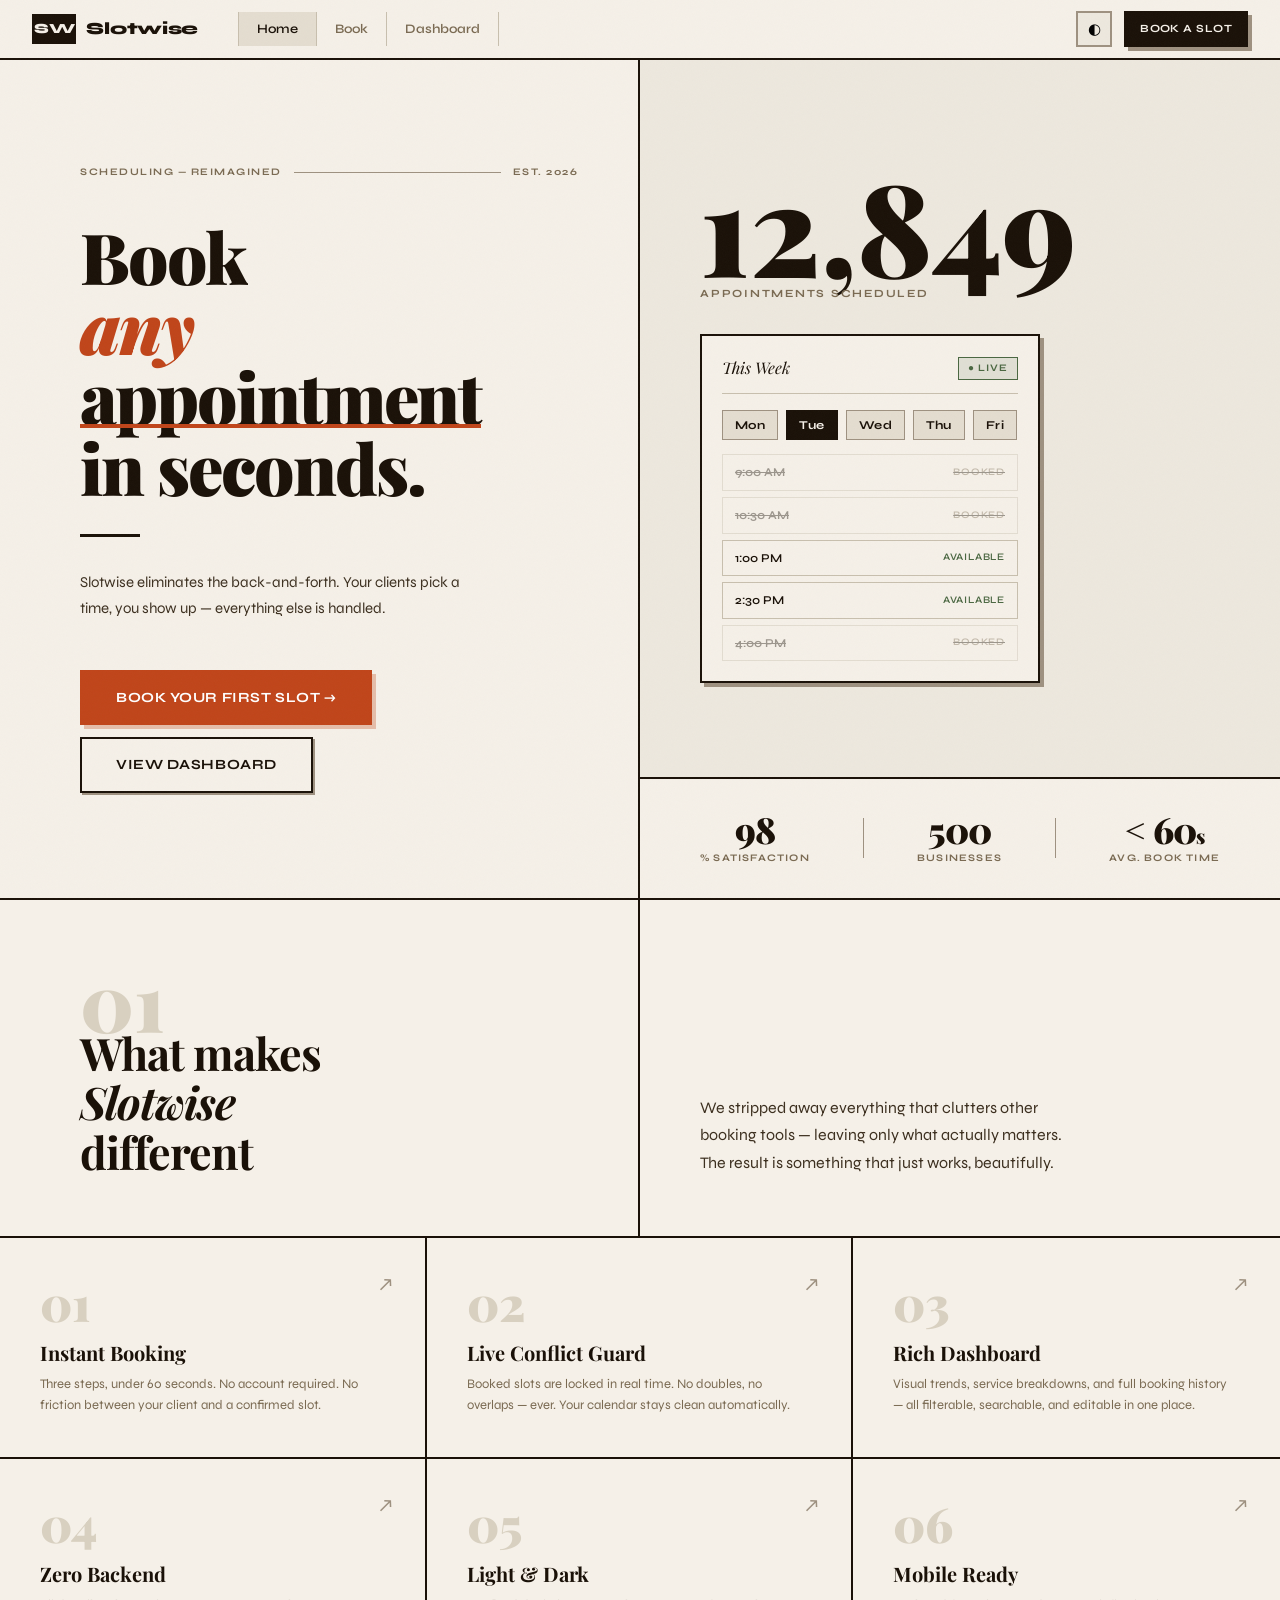
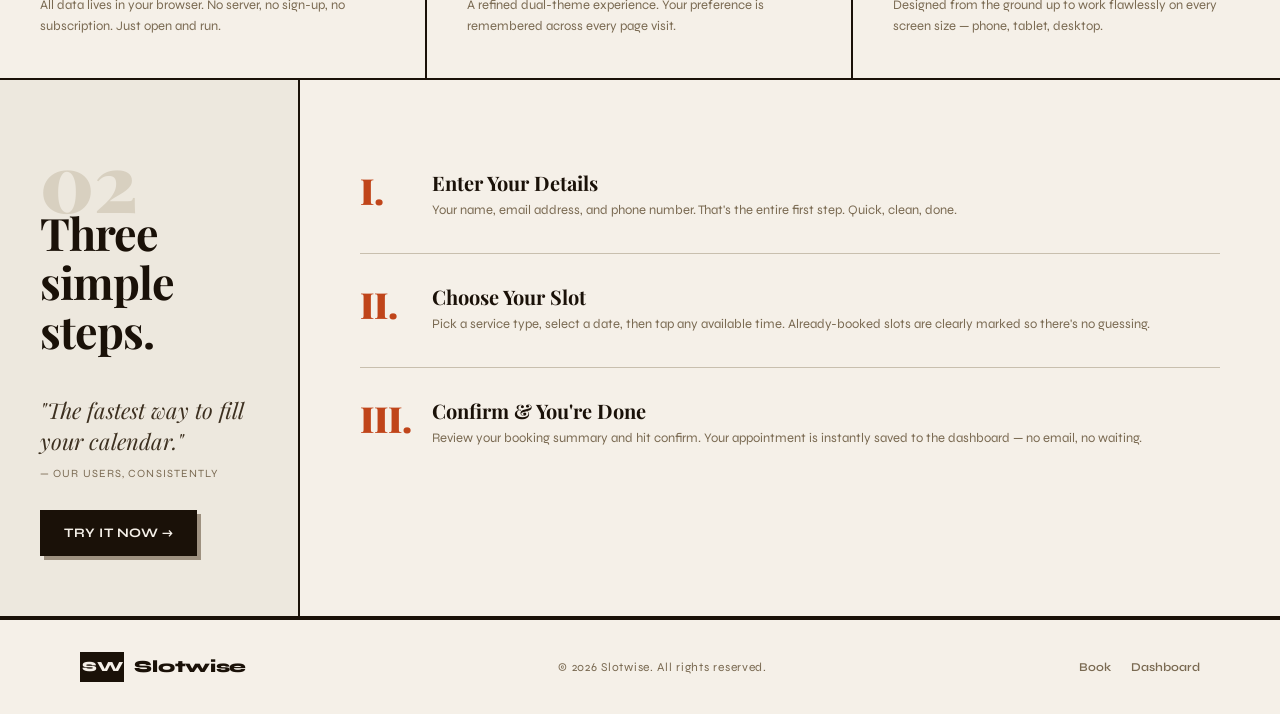
==== index.html @ 9265f033 "complete" ====
<!DOCTYPE html>
<html lang="en">
<head>
  <meta charset="UTF-8"/>
  <meta name="viewport" content="width=device-width, initial-scale=1.0"/>
  <title>Slotwise — Appointment Scheduling</title>
  <link rel="stylesheet" href="css/styles.css"/>
  <link rel="stylesheet" href="css/landing.css"/>
</head>
<body class="page-transition">

  <nav class="navbar">
    <a href="index.html" class="navbar-brand">
      <div class="logo-mark">SW</div>
      <span>Slotwise</span>
    </a>
    <div class="navbar-links">
      <a href="index.html" class="active">Home</a>
      <a href="booking.html">Book</a>
      <a href="dashboard.html">Dashboard</a>
    </div>
    <div class="navbar-right">
      <button class="theme-toggle" id="themeToggle" title="Toggle theme">◐</button>
      <a href="booking.html" class="btn btn-primary btn-sm">Book a Slot</a>
      <button class="hamburger" id="hamburger"><span></span><span></span><span></span></button>
    </div>
  </nav>
  <div class="mobile-menu" id="mobileMenu">
    <a href="index.html">Home</a>
    <a href="booking.html">Book</a>
    <a href="dashboard.html">Dashboard</a>
  </div>

  <!-- ── HERO ── -->
  <section class="hero">
    <div class="hero-left">
      <div class="hero-issue reveal">
        <span class="hero-issue-num">Scheduling — Reimagined</span>
        <div class="hero-issue-line"></div>
        <span class="hero-issue-num">Est. 2026</span>
      </div>

      <h1 class="hero-headline reveal reveal-delay-1">
        Book<br>
        <em>any</em><br>
        <span class="underline-word">appointment</span><br>
        in seconds.
      </h1>

      <div class="hero-divider reveal reveal-delay-2"></div>
      <p class="hero-sub reveal reveal-delay-2">
        Slotwise eliminates the back-and-forth. Your clients pick a time, you show up — everything else is handled.
      </p>
      <div class="hero-actions reveal reveal-delay-3">
        <a href="booking.html" class="btn btn-rust btn-lg">Book Your First Slot →</a>
        <a href="dashboard.html" class="btn btn-outline btn-lg">View Dashboard</a>
      </div>
    </div>

    <div class="hero-right">
      <div class="hero-right-top">
        <div class="hero-big-num reveal" id="heroCount">12,849</div>
        <div class="hero-big-num-label reveal reveal-delay-1">Appointments scheduled</div>

        <div class="booking-preview reveal reveal-delay-2">
          <div class="bp-header">
            <span class="bp-title">This Week</span>
            <span class="badge badge-sage">● Live</span>
          </div>
          <div class="bp-date-row">
            <div class="bp-date-pill">Mon</div>
            <div class="bp-date-pill active">Tue</div>
            <div class="bp-date-pill">Wed</div>
            <div class="bp-date-pill">Thu</div>
            <div class="bp-date-pill">Fri</div>
          </div>
          <div class="bp-slots">
            <div class="bp-slot taken"><span>9:00 AM</span><span class="bp-slot-status">Booked</span></div>
            <div class="bp-slot taken"><span>10:30 AM</span><span class="bp-slot-status">Booked</span></div>
            <div class="bp-slot avail"><span>1:00 PM</span><span class="bp-slot-status">Available</span></div>
            <div class="bp-slot avail"><span>2:30 PM</span><span class="bp-slot-status">Available</span></div>
            <div class="bp-slot taken"><span>4:00 PM</span><span class="bp-slot-status">Booked</span></div>
          </div>
        </div>
      </div>
      <div class="hero-right-bottom reveal reveal-delay-3">
        <div class="hero-stat-block">
          <div class="hero-stat-num count-up" data-target="98">0</div>
          <div class="hero-stat-label">% Satisfaction</div>
        </div>
        <div class="hero-stat-sep"></div>
        <div class="hero-stat-block">
          <div class="hero-stat-num count-up" data-target="500">0</div>
          <div class="hero-stat-label">Businesses</div>
        </div>
        <div class="hero-stat-sep"></div>
        <div class="hero-stat-block">
          <div class="hero-stat-num">&lt; 60<span style="font-size:0.55em">s</span></div>
          <div class="hero-stat-label">Avg. Book Time</div>
        </div>
      </div>
    </div>
  </section>

  <!-- ── FEATURES ── -->
  <section class="features-section">
    <div class="features-header">
      <div class="features-header-left">
        <div class="section-num reveal">01</div>
        <h2 class="section-title-editorial reveal reveal-delay-1">What makes<br><em>Slotwise</em><br>different</h2>
      </div>
      <div class="features-header-right">
        <p class="reveal reveal-delay-1">
          We stripped away everything that clutters other booking tools — leaving only what actually matters. The result is something that just works, beautifully.
        </p>
      </div>
    </div>
    <div class="features-grid">
      <div class="feature-item reveal">
        <span class="fi-num">01</span>
        <span class="fi-arrow">↗</span>
        <h3 class="fi-title">Instant Booking</h3>
        <p class="fi-desc">Three steps, under 60 seconds. No account required. No friction between your client and a confirmed slot.</p>
      </div>
      <div class="feature-item reveal reveal-delay-1">
        <span class="fi-num">02</span>
        <span class="fi-arrow">↗</span>
        <h3 class="fi-title">Live Conflict Guard</h3>
        <p class="fi-desc">Booked slots are locked in real time. No doubles, no overlaps — ever. Your calendar stays clean automatically.</p>
      </div>
      <div class="feature-item reveal reveal-delay-2">
        <span class="fi-num">03</span>
        <span class="fi-arrow">↗</span>
        <h3 class="fi-title">Rich Dashboard</h3>
        <p class="fi-desc">Visual trends, service breakdowns, and full booking history — all filterable, searchable, and editable in one place.</p>
      </div>
      <div class="feature-item reveal reveal-delay-1">
        <span class="fi-num">04</span>
        <span class="fi-arrow">↗</span>
        <h3 class="fi-title">Zero Backend</h3>
        <p class="fi-desc">All data lives in your browser. No server, no sign-up, no subscription. Just open and run.</p>
      </div>
      <div class="feature-item reveal reveal-delay-2">
        <span class="fi-num">05</span>
        <span class="fi-arrow">↗</span>
        <h3 class="fi-title">Light & Dark</h3>
        <p class="fi-desc">A refined dual-theme experience. Your preference is remembered across every page visit.</p>
      </div>
      <div class="feature-item reveal reveal-delay-3">
        <span class="fi-num">06</span>
        <span class="fi-arrow">↗</span>
        <h3 class="fi-title">Mobile Ready</h3>
        <p class="fi-desc">Designed from the ground up to work flawlessly on every screen size — phone, tablet, desktop.</p>
      </div>
    </div>
  </section>

  <!-- ── HOW IT WORKS ── -->
  <section class="hiw-section">
    <div class="hiw-left reveal">
      <div>
        <div class="section-num">02</div>
        <h2 class="section-title-editorial">Three<br>simple<br>steps.</h2>
      </div>
      <div class="hiw-cta-block">
        <p class="hiw-quote">"The fastest way to fill your calendar."</p>
        <p class="hiw-quote-credit">— Our users, consistently</p>
        <div style="margin-top:28px">
          <a href="booking.html" class="btn btn-primary">Try It Now →</a>
        </div>
      </div>
    </div>
    <div class="hiw-right">
      <div class="hiw-steps">
        <div class="hiw-step reveal">
          <div class="hiw-step-num">I.</div>
          <div class="hiw-step-body">
            <h3>Enter Your Details</h3>
            <p>Your name, email address, and phone number. That's the entire first step. Quick, clean, done.</p>
          </div>
        </div>
        <div class="hiw-step reveal reveal-delay-1">
          <div class="hiw-step-num">II.</div>
          <div class="hiw-step-body">
            <h3>Choose Your Slot</h3>
            <p>Pick a service type, select a date, then tap any available time. Already-booked slots are clearly marked so there's no guessing.</p>
          </div>
        </div>
        <div class="hiw-step reveal reveal-delay-2">
          <div class="hiw-step-num">III.</div>
          <div class="hiw-step-body">
            <h3>Confirm & You're Done</h3>
            <p>Review your booking summary and hit confirm. Your appointment is instantly saved to the dashboard — no email, no waiting.</p>
          </div>
        </div>
      </div>
    </div>
  </section>

  <!-- ── FOOTER ── -->
  <footer class="footer">
    <div class="navbar-brand">
      <div class="logo-mark">SW</div>
      <span>Slotwise</span>
    </div>
    <p class="footer-copy">© 2026 Slotwise. All rights reserved.</p>
    <div class="footer-links">
      <a href="booking.html">Book</a>
      <a href="dashboard.html">Dashboard</a>
    </div>
  </footer>

  <div id="toast-container"></div>
  <script src="js/utils.js"></script>
  <script src="js/landing.js"></script>
</body>
</html>
---- css/styles.css ----
/* ============================================================
   SLOTWISE — Global Design System
   Aesthetic: Editorial Brutalist / Warm Print Studio
   Fonts: Playfair Display + Syne
   ============================================================ */

@import url('https://fonts.googleapis.com/css2?family=Playfair+Display:ital,wght@0,400;0,700;0,900;1,400;1,700&family=Syne:wght@400;500;600;700;800&display=swap');

/* ── Tokens ── */
:root {
  /* Warm editorial palette */
  --ink:          #1a1108;
  --ink-2:        #3d3020;
  --ink-3:        #7a6a52;
  --ink-4:        #b8a898;
  --paper:        #f5f0e8;
  --paper-2:      #ede8de;
  --paper-3:      #e4ddd0;
  --paper-4:      #d8d0c0;
  --rust:         #c0451a;
  --rust-dim:     rgba(192,69,26,0.1);
  --rust-mid:     rgba(192,69,26,0.25);
  --sage:         #4a6741;
  --sage-dim:     rgba(74,103,65,0.12);
  --amber:        #b87d1a;
  --amber-dim:    rgba(184,125,26,0.12);

  --border:       #c8bfae;
  --border-dark:  #9e9180;

  --font-display: 'Playfair Display', Georgia, serif;
  --font-ui:      'Syne', sans-serif;

  --r-sm:   4px;
  --r-md:   8px;
  --r-lg:   14px;
  --r-full: 9999px;

  --sh-sm:  2px 2px 0px var(--border-dark);
  --sh-md:  4px 4px 0px var(--border-dark);
  --sh-lg:  6px 6px 0px var(--ink-3);
  --sh-rust:4px 4px 0px rgba(192,69,26,0.3);

  --t-fast: 120ms ease;
  --t-med:  240ms ease;
  --t-slow: 420ms ease;
}

/* Dark mode */
body.dark-mode {
  --ink:    #f0ead8;
  --ink-2:  #d4c9b0;
  --ink-3:  #8a7d68;
  --ink-4:  #5a5040;
  --paper:  #141008;
  --paper-2:#1e1810;
  --paper-3:#272018;
  --paper-4:#322a1e;
  --border: #3a3020;
  --border-dark: #4a4030;
  --sh-sm:  2px 2px 0px #000;
  --sh-md:  4px 4px 0px #000;
  --sh-lg:  6px 6px 0px #000;
  --sh-rust:4px 4px 0px rgba(192,69,26,0.5);
}

/* ── Reset ── */
*, *::before, *::after { box-sizing: border-box; margin: 0; padding: 0; }
html { scroll-behavior: smooth; font-size: 16px; }
body {
  font-family: var(--font-ui);
  background: var(--paper);
  color: var(--ink);
  line-height: 1.55;
  min-height: 100vh;
  transition: background var(--t-med), color var(--t-med);
  overflow-x: hidden;
  -webkit-font-smoothing: antialiased;
}
a { text-decoration: none; color: inherit; }
button { font-family: inherit; cursor: pointer; border: none; background: none; }
input, select, textarea { font-family: inherit; }
ul { list-style: none; }

/* ── Scrollbar ── */
::-webkit-scrollbar { width: 8px; }
::-webkit-scrollbar-track { background: var(--paper-2); }
::-webkit-scrollbar-thumb { background: var(--border-dark); }

/* ── Noise texture overlay ── */
body::before {
  content: '';
  position: fixed; inset: 0;
  pointer-events: none; z-index: 9999;
  opacity: 0.028;
  background-image: url("data:image/svg+xml,%3Csvg viewBox='0 0 256 256' xmlns='http://www.w3.org/2000/svg'%3E%3Cfilter id='noise'%3E%3CfeTurbulence type='fractalNoise' baseFrequency='0.9' numOctaves='4' stitchTiles='stitch'/%3E%3C/filter%3E%3Crect width='100%25' height='100%25' filter='url(%23noise)'/%3E%3C/svg%3E");
  background-repeat: repeat;
  background-size: 180px;
}

/* ── Typography ── */
h1, h2, h3, h4 { font-family: var(--font-display); line-height: 1.1; }
.label-caps {
  font-family: var(--font-ui);
  font-size: 10px; font-weight: 700;
  letter-spacing: 0.18em; text-transform: uppercase;
  color: var(--ink-3);
}

/* ── Navbar ── */
.navbar {
  position: fixed; top: 0; left: 0; right: 0;
  z-index: 900; height: 60px;
  display: flex; align-items: center;
  padding: 0 32px;
  background: var(--paper);
  border-bottom: 2px solid var(--ink);
  transition: background var(--t-med);
}
.navbar-brand {
  display: flex; align-items: center; gap: 10px;
  font-family: var(--font-ui); font-weight: 800;
  font-size: 17px; letter-spacing: -0.3px;
}
.logo-mark {
  width: 30px; height: 30px;
  background: var(--ink);
  color: var(--paper);
  display: flex; align-items: center; justify-content: center;
  font-size: 14px; font-weight: 800;
  border: 2px solid var(--ink);
  width: 100%;
  
}
.navbar-links {
  display: flex; align-items: center; gap: 0;
  margin-left: 40px;
  border-left: 1.5px solid var(--border);
}
.navbar-links a {
  padding: 6px 18px;
  font-size: 13px; font-weight: 600;
  color: var(--ink-3);
  border-right: 1.5px solid var(--border);
  transition: color var(--t-fast), background var(--t-fast);
  height: 34px; display: flex; align-items: center;
}
.navbar-links a:hover { background: var(--paper-2); color: var(--ink); }
.navbar-links a.active { color: var(--ink); background: var(--paper-3); }
.navbar-right { margin-left: auto; display: flex; align-items: center; gap: 12px; }

/* Theme Toggle */
.theme-toggle {
  width: 36px; height: 36px;
  border: 2px solid var(--border-dark);
  background: var(--paper-2);
  display: flex; align-items: center; justify-content: center;
  font-size: 15px; cursor: pointer;
  transition: background var(--t-fast), box-shadow var(--t-fast);
}
.theme-toggle:hover { background: var(--paper-3); box-shadow: var(--sh-sm); }

/* Hamburger */
.hamburger {
  display: none; flex-direction: column; gap: 5px;
  width: 36px; height: 36px; align-items: center; justify-content: center;
  cursor: pointer; background: var(--paper-2);
  border: 2px solid var(--border-dark);
}
.hamburger span {
  display: block; width: 16px; height: 1.5px;
  background: var(--ink);
  transition: all var(--t-med);
}
.hamburger.open span:nth-child(1) { transform: translateY(6.5px) rotate(45deg); }
.hamburger.open span:nth-child(2) { opacity: 0; }
.hamburger.open span:nth-child(3) { transform: translateY(-6.5px) rotate(-45deg); }

.mobile-menu {
  display: none; position: fixed; top: 60px; left: 0; right: 0;
  background: var(--paper); border-bottom: 2px solid var(--ink);
  z-index: 899; padding: 12px 16px;
  flex-direction: column; gap: 2px;
}
.mobile-menu.open { display: flex; }
.mobile-menu a {
  padding: 11px 14px;
  font-weight: 600; font-size: 14px; color: var(--ink-2);
  border-bottom: 1px solid var(--border);
}
.mobile-menu a:last-child { border-bottom: none; }
.mobile-menu a:hover { color: var(--ink); background: var(--paper-2); }

/* ── Buttons ── */
.btn {
  display: inline-flex; align-items: center; justify-content: center; gap: 8px;
  padding: 11px 22px;
  font-family: var(--font-ui); font-size: 13px; font-weight: 700;
  letter-spacing: 0.04em; text-transform: uppercase;
  border: 2px solid var(--ink);
  cursor: pointer; position: relative; overflow: hidden;
  transition: box-shadow var(--t-fast), transform var(--t-fast), background var(--t-fast), color var(--t-fast);
  white-space: nowrap;
}
.btn:active { transform: translate(2px, 2px); box-shadow: none !important; }

.btn-primary {
  background: var(--ink); color: var(--paper);
  box-shadow: var(--sh-md);
}
.btn-primary:hover { box-shadow: var(--sh-lg); transform: translate(-2px, -2px); }

.btn-outline {
  background: transparent; color: var(--ink);
  box-shadow: var(--sh-sm);
}
.btn-outline:hover { background: var(--paper-2); box-shadow: var(--sh-md); transform: translate(-2px, -2px); }

.btn-rust {
  background: var(--rust); color: #fff; border-color: var(--rust);
  box-shadow: var(--sh-rust);
}
.btn-rust:hover { box-shadow: 6px 6px 0 rgba(192,69,26,0.4); transform: translate(-2px,-2px); }

.btn-ghost {
  background: transparent; border-color: transparent;
  color: var(--ink-3); font-size: 12px;
}
.btn-ghost:hover { color: var(--ink); border-color: var(--border); background: var(--paper-2); }

.btn-danger {
  background: transparent; border-color: var(--rust);
  color: var(--rust);
}
.btn-danger:hover { background: var(--rust-dim); box-shadow: 3px 3px 0 var(--rust-mid); transform: translate(-1px,-1px); }

.btn-sm { padding: 7px 14px; font-size: 11px; }
.btn-lg { padding: 15px 34px; font-size: 14px; }
.btn-icon { width: 34px; height: 34px; padding: 0; }

/* Ripple */
.ripple {
  position: absolute; border-radius: 50%;
  transform: scale(0);
  background: rgba(255,255,255,0.2);
  animation: rippleAnim 500ms linear;
  pointer-events: none;
}
@keyframes rippleAnim { to { transform: scale(5); opacity: 0; } }

/* ── Form Elements ── */
.form-group { display: flex; flex-direction: column; gap: 6px; }
.form-label {
  font-size: 10px; font-weight: 700;
  color: var(--ink-3); letter-spacing: 0.14em; text-transform: uppercase;
}
.form-control {
  width: 100%; padding: 11px 14px;
  background: var(--paper);
  border: 2px solid var(--border-dark);
  color: var(--ink);
  font-family: var(--font-ui); font-size: 14px;
  outline: none;
  transition: border-color var(--t-fast), box-shadow var(--t-fast);
  appearance: none;
}
.form-control::placeholder { color: var(--ink-4); }
.form-control:focus {
  border-color: var(--ink);
  box-shadow: 3px 3px 0 var(--ink);
}
.form-control.error { border-color: var(--rust); box-shadow: 3px 3px 0 var(--rust-mid); }
.form-error { font-size: 11px; color: var(--rust); margin-top: 2px; display: none; font-weight: 600; }
.form-error.show { display: block; }

select.form-control {
  background-image: url("data:image/svg+xml,%3Csvg xmlns='http://www.w3.org/2000/svg' width='10' height='10' viewBox='0 0 10 10'%3E%3Cpath fill='%237a6a52' d='M5 7L0 2h10z'/%3E%3C/svg%3E");
  background-repeat: no-repeat;
  background-position: right 12px center;
  padding-right: 36px;
}

/* ── Cards ── */
.card {
  background: var(--paper-2);
  border: 2px solid var(--border-dark);
  padding: 24px;
  transition: box-shadow var(--t-fast), transform var(--t-fast);
}
.card:hover { box-shadow: var(--sh-md); }

/* ── Badge ── */
.badge {
  display: inline-flex; align-items: center; gap: 4px;
  padding: 3px 9px;
  font-family: var(--font-ui); font-size: 10px; font-weight: 700;
  letter-spacing: 0.1em; text-transform: uppercase;
  border: 1.5px solid currentColor;
}
.badge-rust   { color: var(--rust); border-color: var(--rust); background: var(--rust-dim); }
.badge-sage   { color: var(--sage); border-color: var(--sage); background: var(--sage-dim); }
.badge-amber  { color: var(--amber); border-color: var(--amber); background: var(--amber-dim); }
.badge-ink    { color: var(--ink); border-color: var(--border-dark); background: var(--paper-3); }

/* ── Toast ── */
#toast-container {
  position: fixed; bottom: 24px; right: 24px;
  z-index: 9998; display: flex; flex-direction: column; gap: 10px;
  pointer-events: none;
}
.toast {
  display: flex; align-items: flex-start; gap: 12px;
  padding: 14px 18px;
  background: var(--ink); color: var(--paper);
  border: 2px solid var(--ink);
  box-shadow: 5px 5px 0 var(--ink-3);
  min-width: 280px; max-width: 380px;
  pointer-events: all;
  animation: toastIn 280ms ease both;
  font-size: 13px;
}
.toast.removing { animation: toastOut 220ms ease both; }
@keyframes toastIn  { from { opacity:0; transform:translateY(20px); } to { opacity:1; transform:translateY(0); } }
@keyframes toastOut { to   { opacity:0; transform:translateY(20px); } }
.toast-icon { font-size: 18px; flex-shrink: 0; margin-top: 1px; }
.toast-body { flex: 1; }
.toast-title { font-weight: 700; margin-bottom: 2px; font-size: 13px; }
.toast-msg { font-size: 12px; opacity: 0.75; }
.toast-close { opacity: 0.6; cursor: pointer; font-size: 16px; margin-left: 4px; }
.toast-close:hover { opacity: 1; }
.toast.success { background: var(--sage); border-color: var(--sage); box-shadow: 5px 5px 0 rgba(74,103,65,0.4); }
.toast.error   { background: var(--rust); border-color: var(--rust); box-shadow: 5px 5px 0 rgba(192,69,26,0.4); }
.toast.info    { background: var(--ink); }
.toast.warning { background: var(--amber); border-color: var(--amber); color: var(--paper); box-shadow: 5px 5px 0 rgba(184,125,26,0.4); }

/* ── Modal ── */
.modal-backdrop {
  position: fixed; inset: 0;
  background: rgba(26,17,8,0.7);
  z-index: 1000; display: none;
  align-items: center; justify-content: center;
  padding: 20px;
}
.modal-backdrop.open { display: flex; animation: fadeIn 200ms ease; }
@keyframes fadeIn { from { opacity:0; } }
.modal {
  background: var(--paper);
  border: 2px solid var(--ink);
  box-shadow: 8px 8px 0 var(--ink);
  padding: 32px;
  width: 100%; max-width: 460px;
  animation: modalIn 280ms ease;
}
@keyframes modalIn { from { opacity:0; transform:translateY(-20px); } }
.modal-header {
  display: flex; align-items: center; justify-content: space-between;
  margin-bottom: 16px; padding-bottom: 16px;
  border-bottom: 2px solid var(--border);
}
.modal-title { font-family: var(--font-display); font-size: 22px; }
.modal-close {
  width: 30px; height: 30px;
  border: 1.5px solid var(--border-dark);
  display: flex; align-items: center; justify-content: center;
  font-size: 16px; cursor: pointer; background: var(--paper-2);
  transition: background var(--t-fast), box-shadow var(--t-fast);
}
.modal-close:hover { background: var(--paper-3); box-shadow: var(--sh-sm); }
.modal-footer { display: flex; gap: 10px; justify-content: flex-end; margin-top: 22px; padding-top: 16px; border-top: 1px solid var(--border); }

/* ── Spinner ── */
.spinner {
  width: 18px; height: 18px;
  border: 2px solid rgba(245,240,232,0.3);
  border-top-color: var(--paper);
  border-radius: 50%;
  animation: spin 700ms linear infinite;
}
.spinner-lg {
  width: 40px; height: 40px; border-width: 3px;
  border-color: var(--border-dark); border-top-color: var(--ink);
}
@keyframes spin { to { transform: rotate(360deg); } }

/* ── Skeleton ── */
.skeleton {
  background: linear-gradient(90deg, var(--paper-2) 25%, var(--paper-3) 50%, var(--paper-2) 75%);
  background-size: 200% 100%;
  animation: shimmer 1.4s infinite;
}
@keyframes shimmer { from { background-position:200% 0; } to { background-position:-200% 0; } }

/* ── Scroll Reveals ── */
.reveal { opacity:0; transform:translateY(24px); transition: opacity 550ms ease, transform 550ms ease; }
.reveal.in-view { opacity:1; transform:translateY(0); }
.reveal-delay-1 { transition-delay: 80ms; }
.reveal-delay-2 { transition-delay: 160ms; }
.reveal-delay-3 { transition-delay: 240ms; }
.reveal-delay-4 { transition-delay: 320ms; }
.reveal-delay-5 { transition-delay: 400ms; }

/* ── Page transition ── */
.page-transition { animation: pageIn 350ms ease; }
@keyframes pageIn { from { opacity:0; transform:translateY(10px); } }

/* ── Divider ── */
.divider { height: 1px; background: var(--border); margin: 20px 0; }
.divider-thick { height: 2px; background: var(--ink); margin: 20px 0; }

/* ── Empty State ── */
.empty-state {
  display:flex; flex-direction:column; align-items:center;
  justify-content:center; padding:60px 20px; gap:10px; text-align:center;
}
.empty-state-icon { font-size:40px; opacity:0.3; margin-bottom:4px; }
.empty-state h3 { font-family:var(--font-display); font-size:22px; }
.empty-state p  { font-size:13px; color:var(--ink-3); max-width:280px; line-height:1.6; }

/* ── Responsive ── */
@media (max-width: 768px) {
  .navbar-links { display: none; }
  .hamburger { display: flex; }
}
---- css/landing.css ----
/* ── Landing Page — Editorial Brutalist ── */

/* ── Hero ── */
.hero {
  padding-top: 60px;
  min-height: 100vh;
  display: grid;
  grid-template-columns: 1fr 1fr;
  border-bottom: 2px solid var(--ink);
  overflow: hidden;
}

/* Left Column */
.hero-left {
  padding: 80px 60px 80px 80px;
  display: flex; flex-direction: column;
  justify-content: center;
  border-right: 2px solid var(--ink);
  position: relative;
}
.hero-issue {
  display: flex; align-items: center; gap: 12px;
  margin-bottom: 40px;
}
.hero-issue-line { flex: 1; height: 1px; background: var(--border-dark); }
.hero-issue-num {
  font-family: var(--font-ui); font-size: 10px; font-weight: 700;
  letter-spacing: 0.15em; text-transform: uppercase; color: var(--ink-3);
}

.hero-headline {
  font-size: clamp(46px, 5.5vw, 82px);
  font-weight: 900;
  letter-spacing: -2px;
  line-height: 1.0;
  margin-bottom: 0;
  color: var(--ink);
}
.hero-headline em {
  font-style: italic;
  color: var(--rust);
}
.hero-headline .underline-word {
  position: relative; display: inline-block;
}
.hero-headline .underline-word::after {
  content: '';
  position: absolute; bottom: 4px; left: 0; right: 0;
  height: 4px; background: var(--rust);
}

.hero-divider {
  width: 60px; height: 3px; background: var(--ink);
  margin: 32px 0;
}
.hero-sub {
  font-size: 15px; color: var(--ink-2); line-height: 1.75;
  max-width: 380px; margin-bottom: 48px;
}

.hero-actions { display: flex; gap: 12px; flex-wrap: wrap; }

/* Right Column */
.hero-right {
  display: flex; flex-direction: column;
}
.hero-right-top {
  padding: 48px 60px 40px;
  border-bottom: 2px solid var(--ink);
  flex: 1;
  display: flex; flex-direction: column;
  justify-content: center;
  background: var(--paper-2);
}
.hero-right-bottom {
  padding: 32px 60px;
  display: flex; align-items: center; justify-content: space-between;
  gap: 24px;
}

/* Big Editorial Number */
.hero-big-num {
  font-family: var(--font-display);
  font-size: clamp(80px, 10vw, 140px);
  font-weight: 900;
  line-height: 1;
  color: var(--ink);
  margin-bottom: 0;
}
.hero-big-num-label {
  font-size: 11px; font-weight: 700; letter-spacing: 0.16em;
  text-transform: uppercase; color: var(--ink-3);
  margin-top: -4px;
  margin-bottom: 32px;
}

/* Booking preview card */
.booking-preview {
  background: var(--paper);
  border: 2px solid var(--ink);
  padding: 20px;
  box-shadow: var(--sh-md);
  max-width: 340px;
}
.bp-header {
  display: flex; align-items: center; justify-content: space-between;
  margin-bottom: 16px;
  padding-bottom: 12px;
  border-bottom: 1.5px solid var(--border);
}
.bp-title { font-family: var(--font-display); font-size: 16px; font-style: italic; }
.bp-date-row {
  display: flex; gap: 8px; margin-bottom: 14px;
}
.bp-date-pill {
  padding: 5px 12px;
  background: var(--paper-3);
  border: 1.5px solid var(--border-dark);
  font-size: 12px; font-weight: 700;
  letter-spacing: 0.04em;
}
.bp-date-pill.active {
  background: var(--ink); color: var(--paper);
  border-color: var(--ink);
}
.bp-slots { display: flex; flex-direction: column; gap: 6px; }
.bp-slot {
  display: flex; align-items: center; justify-content: space-between;
  padding: 8px 12px;
  border: 1.5px solid var(--border);
  font-size: 12px; font-weight: 600;
  transition: background var(--t-fast);
}
.bp-slot.taken { opacity: 0.4; text-decoration: line-through; }
.bp-slot.avail:hover { background: var(--paper-3); cursor: pointer; }
.bp-slot-status { font-size: 10px; letter-spacing: 0.08em; text-transform: uppercase; color: var(--ink-3); }
.bp-slot.avail .bp-slot-status { color: var(--sage); }

/* Hero stats */
.hero-stat-block { text-align: center; }
.hero-stat-num {
  font-family: var(--font-display);
  font-size: 36px; font-weight: 900; letter-spacing: -1px;
  line-height: 1;
}
.hero-stat-label {
  font-size: 10px; font-weight: 700;
  letter-spacing: 0.12em; text-transform: uppercase;
  color: var(--ink-3); margin-top: 4px;
}
.hero-stat-sep { width: 1px; height: 40px; background: var(--border-dark); }

/* ── Features ── */
.features-section {
  border-bottom: 2px solid var(--ink);
}
.features-header {
  display: grid; grid-template-columns: 1fr 1fr;
  border-bottom: 2px solid var(--ink);
}
.features-header-left {
  padding: 60px 80px;
  border-right: 2px solid var(--ink);
}
.features-header-right {
  padding: 60px 60px;
  display: flex; align-items: flex-end;
}
.features-header-right p {
  font-size: 16px; color: var(--ink-2); line-height: 1.7; max-width: 380px;
}
.section-num {
  font-family: var(--font-display);
  font-size: 80px; font-weight: 900;
  color: var(--paper-4); line-height: 1;
  margin-bottom: -12px;
}
.section-title-editorial {
  font-family: var(--font-display);
  font-size: clamp(32px, 3.5vw, 52px);
  font-weight: 700; line-height: 1.1;
  letter-spacing: -1px;
}

.features-grid {
  display: grid; grid-template-columns: repeat(3, 1fr);
}
.feature-item {
  padding: 40px;
  border-right: 2px solid var(--ink);
  border-bottom: 2px solid var(--ink);
  position: relative; overflow: hidden;
  transition: background var(--t-fast);
}
.feature-item:nth-child(3n) { border-right: none; }
.feature-item:nth-child(n+4) { border-bottom: none; }
.feature-item:hover { background: var(--paper-3); }
.feature-item:hover .fi-arrow { transform: translate(3px, -3px); }

.fi-num {
  font-family: var(--font-display); font-size: 48px; font-weight: 900;
  color: var(--paper-4); line-height: 1;
  margin-bottom: 16px; display: block;
  transition: color var(--t-fast);
}
.feature-item:hover .fi-num { color: var(--rust); }
.fi-title { font-family: var(--font-display); font-size: 20px; margin-bottom: 10px; }
.fi-desc { font-size: 13px; color: var(--ink-3); line-height: 1.65; }
.fi-arrow {
  position: absolute; top: 32px; right: 32px;
  font-size: 20px; color: var(--border-dark);
  transition: transform var(--t-fast), color var(--t-fast);
}
.feature-item:hover .fi-arrow { color: var(--rust); }

/* ── How It Works ── */
.hiw-section {
  display: grid; grid-template-columns: 300px 1fr;
  border-bottom: 2px solid var(--ink);
}
.hiw-left {
  padding: 60px 40px;
  border-right: 2px solid var(--ink);
  background: var(--paper-2);
  display: flex; flex-direction: column; justify-content: space-between;
}
.hiw-right {
  padding: 60px 60px;
}
.hiw-steps { display: flex; flex-direction: column; gap: 0; }
.hiw-step {
  padding: 32px 0;
  border-bottom: 1.5px solid var(--border);
  display: flex; gap: 24px;
}
.hiw-step:last-child { border-bottom: none; }
.hiw-step-num {
  font-family: var(--font-display); font-size: 36px; font-weight: 900;
  color: var(--rust); line-height: 1; flex-shrink: 0;
  width: 48px;
}
.hiw-step-body h3 { font-family: var(--font-display); font-size: 20px; margin-bottom: 6px; }
.hiw-step-body p { font-size: 13px; color: var(--ink-3); line-height: 1.65; }

.hiw-cta-block { margin-top: 40px; }
.hiw-quote {
  font-family: var(--font-display); font-style: italic;
  font-size: 22px; color: var(--ink-2); line-height: 1.4;
  margin-bottom: 8px;
}
.hiw-quote-credit {
  font-size: 11px; letter-spacing: 0.1em; text-transform: uppercase; color: var(--ink-3);
}

/* ── Footer ── */
.footer {
  padding: 32px 80px;
  border-top: 2px solid var(--ink);
  display: flex; align-items: center; justify-content: space-between;
  gap: 20px;
}
.footer-copy { font-size: 12px; color: var(--ink-3); letter-spacing: 0.06em; }
.footer-links { display: flex; gap: 20px; }
.footer-links a { font-size: 12px; color: var(--ink-3); font-weight: 600; transition: color var(--t-fast); }
.footer-links a:hover { color: var(--ink); }

/* ── Responsive ── */
@media (max-width: 1100px) {
  .hero { grid-template-columns: 1fr; }
  .hero-left { padding: 60px 40px; border-right: none; border-bottom: 2px solid var(--ink); }
  .hero-right-top { padding: 40px; }
  .hero-right-bottom { padding: 28px 40px; }
  .features-header { grid-template-columns: 1fr; }
  .features-header-left { padding: 48px 40px; border-right: none; border-bottom: 2px solid var(--ink); }
  .features-header-right { padding: 40px; }
  .features-grid { grid-template-columns: 1fr 1fr; }
  .feature-item:nth-child(3n) { border-right: 2px solid var(--ink); }
  .feature-item:nth-child(2n) { border-right: none; }
  .hiw-section { grid-template-columns: 1fr; }
  .hiw-left { border-right: none; border-bottom: 2px solid var(--ink); padding: 40px; }
  .hiw-right { padding: 40px; }
  .footer { padding: 28px 40px; }
}
@media (max-width: 640px) {
  .hero-left { padding: 48px 20px; }
  .hero-right-top { padding: 32px 20px; }
  .hero-right-bottom { flex-direction: column; align-items: flex-start; padding: 24px 20px; }
  .hero-stat-sep { display: none; }
  .features-grid { grid-template-columns: 1fr; }
  .feature-item { border-right: none !important; }
  .footer { flex-direction: column; align-items: flex-start; padding: 24px 20px; }
  .hero-actions { flex-direction: column; }
  .hero-actions .btn { width: 100%; justify-content: center; }
}
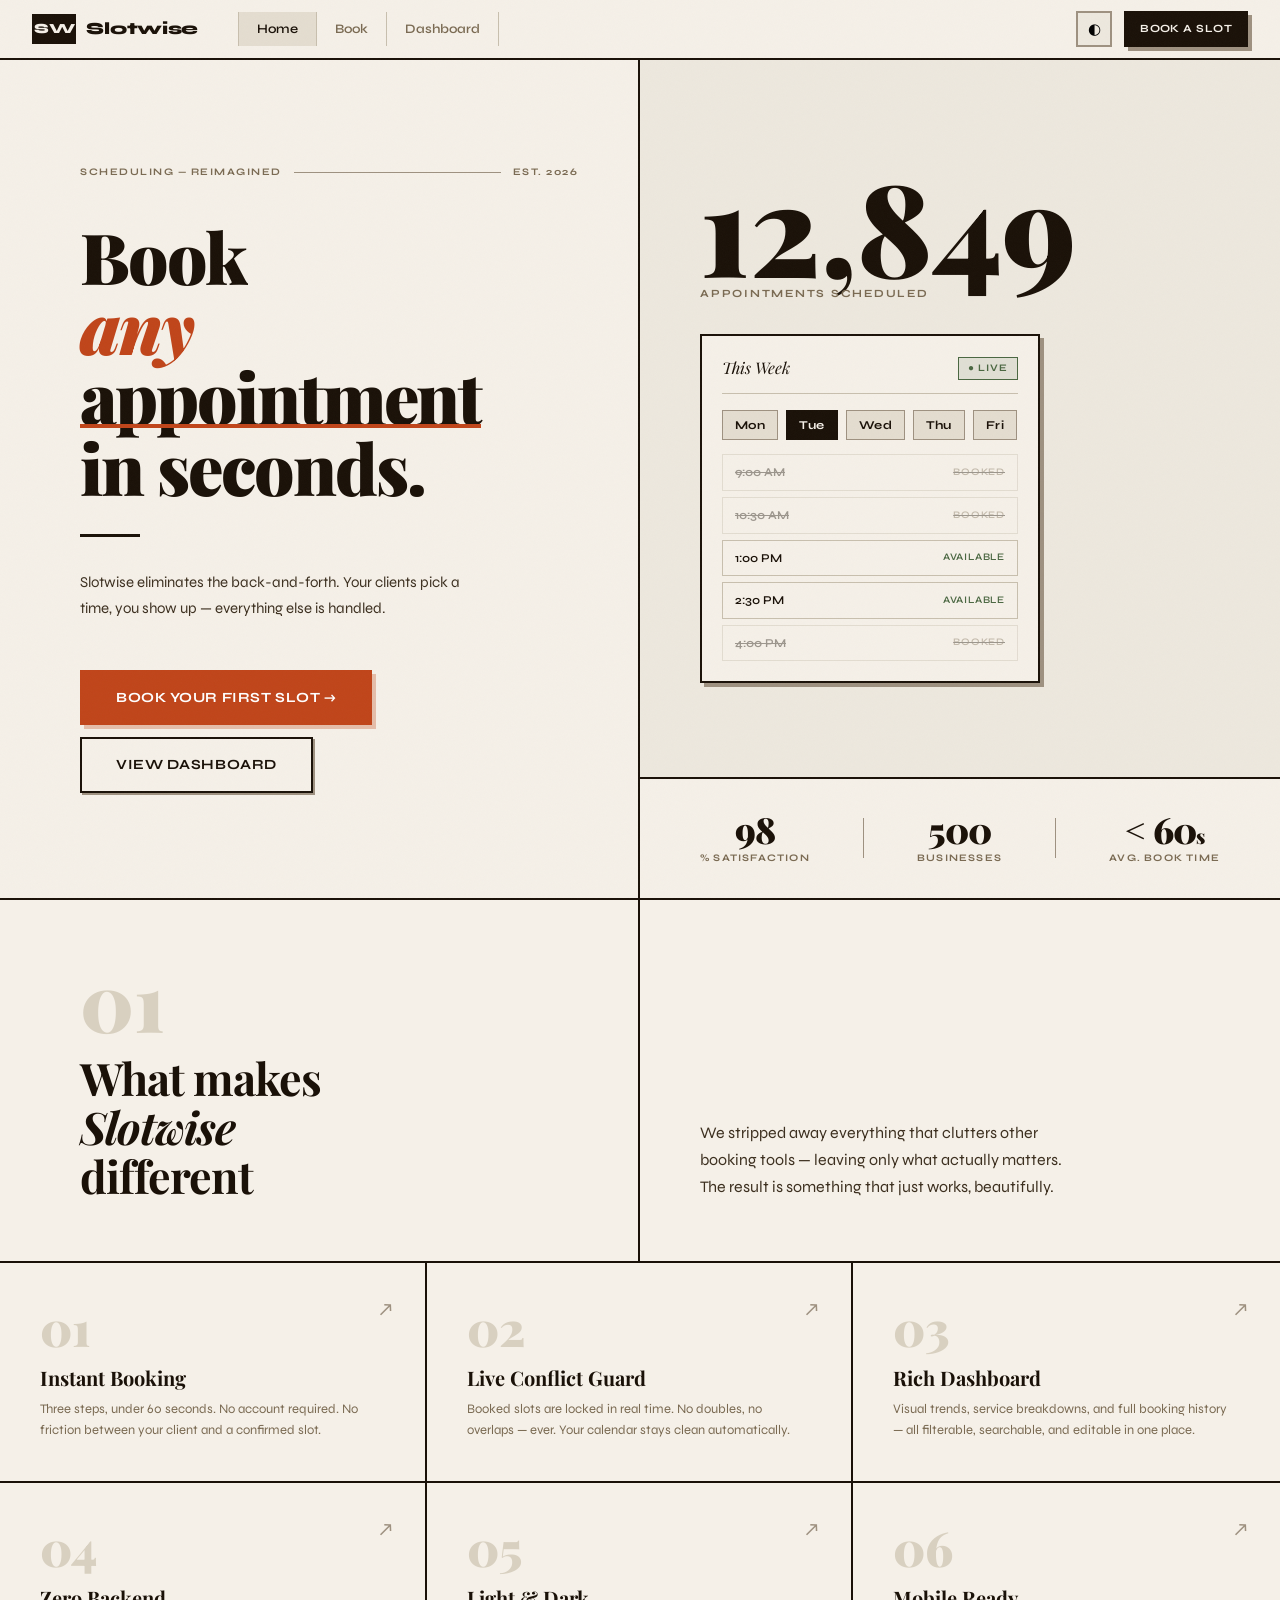
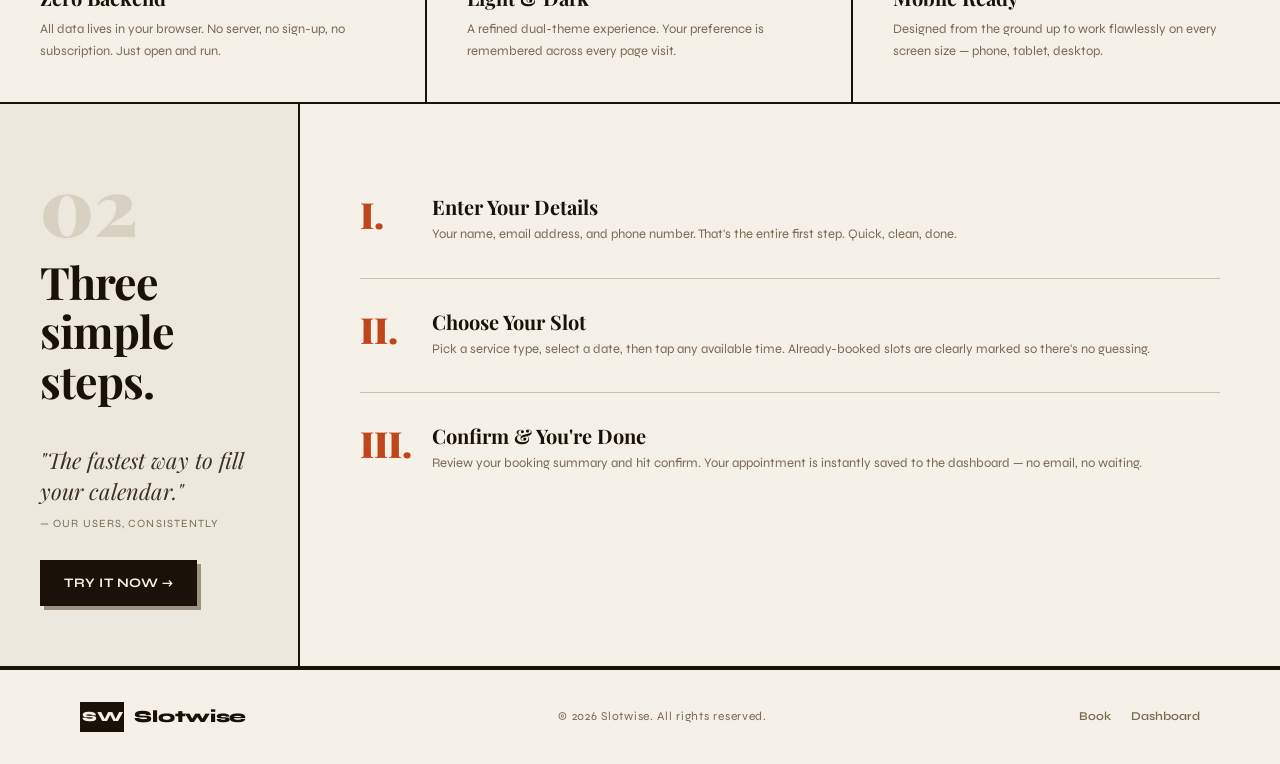
==== commit 3aaed80b: "updated website design and fixed mobile responsiveness" ====
--- a/index.html
+++ b/index.html
@@ -106,7 +106,7 @@
   <section class="features-section">
     <div class="features-header">
       <div class="features-header-left">
-        <div class="section-num reveal">01</div>
+        <div class="section-num reveal">01</div><br>
         <h2 class="section-title-editorial reveal reveal-delay-1">What makes<br><em>Slotwise</em><br>different</h2>
       </div>
       <div class="features-header-right">
@@ -159,7 +159,7 @@
   <section class="hiw-section">
     <div class="hiw-left reveal">
       <div>
-        <div class="section-num">02</div>
+        <div class="section-num">02</div> <br>
         <h2 class="section-title-editorial">Three<br>simple<br>steps.</h2>
       </div>
       <div class="hiw-cta-block">
--- a/css/landing.css
+++ b/css/landing.css
@@ -271,12 +271,14 @@
   .hero-right-top { padding: 40px; }
   .hero-right-bottom { padding: 28px 40px; }
   .features-header { grid-template-columns: 1fr; }
-  .features-header-left { padding: 48px 40px; border-right: none; border-bottom: 2px solid var(--ink); }
+  .features-header-left { padding: 48px 40px; border-right: none; border-bottom: 2px solid var(--ink);
+  display: flex; gap: 20px; flex-wrap: wrap; }
   .features-header-right { padding: 40px; }
   .features-grid { grid-template-columns: 1fr 1fr; }
   .feature-item:nth-child(3n) { border-right: 2px solid var(--ink); }
   .feature-item:nth-child(2n) { border-right: none; }
-  .hiw-section { grid-template-columns: 1fr; }
+  .hiw-section { grid-template-columns: 1fr;
+  display: flex; gap: 20px; flex-wrap: wrap; }
   .hiw-left { border-right: none; border-bottom: 2px solid var(--ink); padding: 40px; }
   .hiw-right { padding: 40px; }
   .footer { padding: 28px 40px; }
@@ -284,7 +286,9 @@
 @media (max-width: 640px) {
   .hero-left { padding: 48px 20px; }
   .hero-right-top { padding: 32px 20px; }
-  .hero-right-bottom { flex-direction: column; align-items: flex-start; padding: 24px 20px; }
+  .hero-right-bottom {  align-items: flex-start; padding: 24px 20px; 
+  display: flex; flex-wrap: wrap;}
+
   .hero-stat-sep { display: none; }
   .features-grid { grid-template-columns: 1fr; }
   .feature-item { border-right: none !important; }
